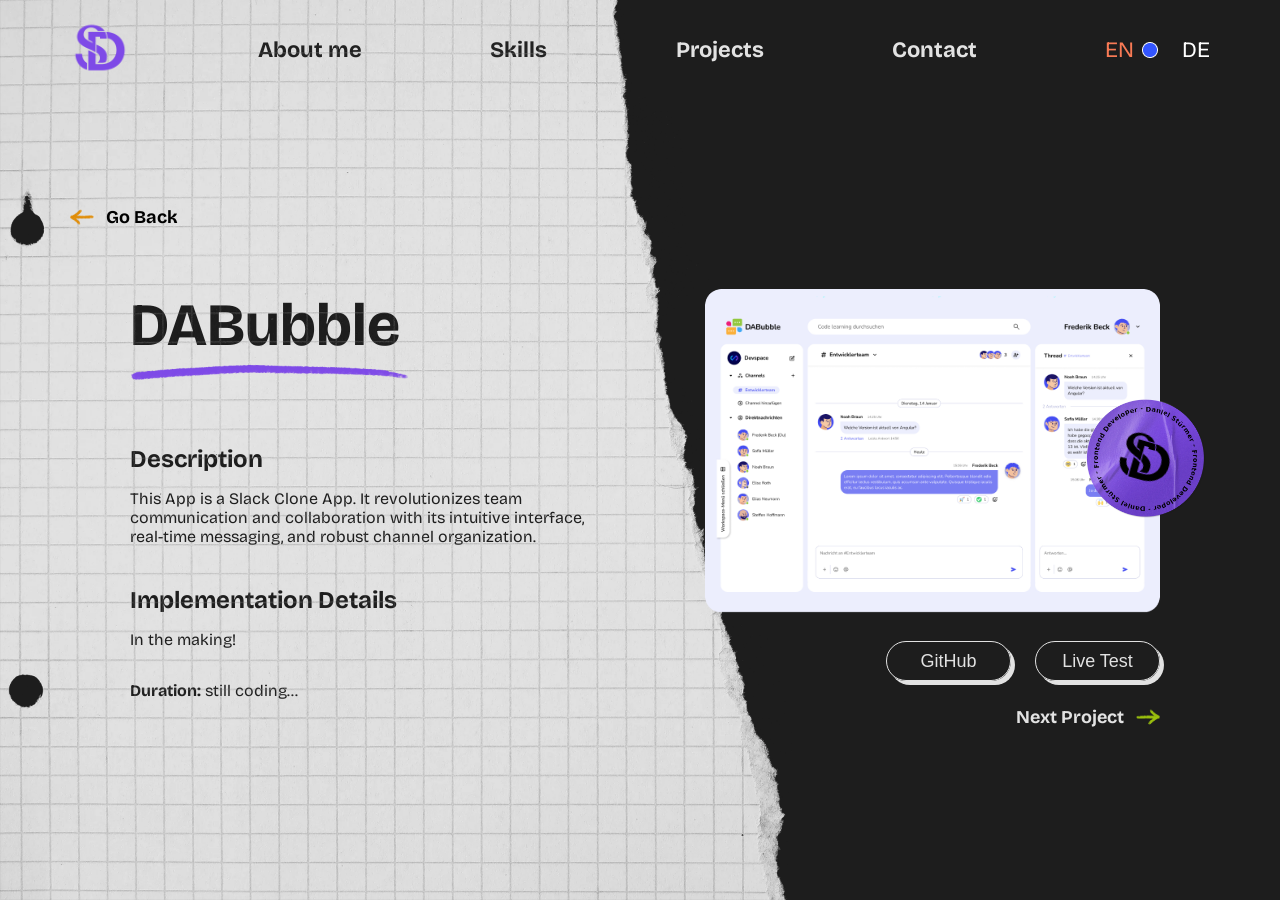
==== html/dabubble.html @ 9071bfd5 "exchanged pokedex.html for dabubble.html and adjusted all linked files // fixed favicon issue on pro" ====
<!DOCTYPE html>
<html lang="en">

<head>
    <meta charset="UTF-8">
    <meta name="viewport" content="width=device-width, initial-scale=1.0">
    <title>Project view - DABubble</title>

    <link rel="icon" type="image/x-icon" href="../assets/images/logo.png">

    <link rel="stylesheet" href="../style.css">
    <link rel="stylesheet" href="../style/standard.css">
    <link rel="stylesheet" href="../style/keyframes.css">
    <link rel="stylesheet" href="../style/header.css">
    <link rel="stylesheet" href="../style/project-showcase.css">

</head>

<body onload="init()">

    <img class="project-background-img" src="../assets/images/background/paper-bg.webp" alt="">

    <main>

        <div class="project-wrapper">

            <header id="headerContent">
            </header>

            <a class="previous-link" href="../index.html">
                <img class="arrow-img" src="../assets/images/projects/before-arrow.png" alt="">
                <span data-i18n="projGoBack">Go Back</span>
            </a>

            <section>
                <div class="project-showcase">
                    <div class="project-description">
                        <h2 class="adaptive-text">DABubble</h2>
                        <img class="dabubble-underline" src="../assets/images/about-me/underline.png" alt="">
                        <h3 class="adaptive-text" data-i18n="projDescriptionTitle">Description</h3>
                        <p class="adaptive-text" data-i18n="dabubbleDescriptionText">This App is a Slack Clone App. It
                            revolutionizes team communication and collaboration with its intuitive interface, real-time
                            messaging, and robust channel organization.
                        </p>
                        <h3 class="adaptive-text" data-i18n="projDetailsTitle">Implementation Details</h3>
                        <p class="adaptive-text" data-i18n="dabubbleDetailsText">In the making!
                        </p>
                        <p class="adaptive-text"><strong data-i18n="projDurationLabel">Duration:</strong> <span
                                data-i18n="dabubbleDuration">still coding...</span></p>
                        <div class="tech-stack"></div>
                    </div>
                    <div class="project-container">
                        <div class="project-images-container">
                            <img class="project-img" src="../assets/images/projects/dabubble.png" alt="">
                            <div class="badge-group">
                                <img class="project-badge-img" src="../assets/images/stickers/purple-sticker.webp"
                                    alt="">
                                <img class="contact-badge-circle-img" src="../assets/images/badge-circle-new.png"
                                    alt="">
                                <img class="contact-badge-logo-img" src="../assets/images/logo.png" alt="">
                            </div>
                        </div>
                        <div class="test-btn">
                            <div class="adaptive-text">
                                <a href="">
                                    <button class="test-github-btn" data-i18n="projGitHubBtn">GitHub</button>
                                </a>
                            </div>
                            <div class="adaptive-text">
                                <a href="">
                                    <button class="test-live-btn" data-i18n="projLiveTestBtn">Live Test</button>
                                </a>
                            </div>
                        </div>
                        <a class="next-link-desktop adaptive-text" href="./join.html">
                            <span data-i18n="projNextProject">Next Project</span>
                            <img class="arrow-img" src="../assets/images/projects/next-arrow.png" alt="">
                        </a>
                    </div>
                </div>
            </section>

            <div class="prev-next-btn-box-mobile">
                <a class="previous-link-mobile adaptive-text" href="../index.html">
                    <img class="arrow-img" src="../assets/images/projects/before-arrow.png" alt="">
                    <span data-i18n="projGoBack">Go Back</span>
                </a>
                <a class="next-link adaptive-text" href="./join.html">
                    <span data-i18n="projNextProject">Next Project</span>
                    <img class="arrow-img" src="../assets/images/projects/next-arrow.png" alt="">
                </a>
            </div>

        </div>
    </main>

</body>

<script src="../script/loadTemplates.js"></script>
<script src="../templates/headerTemplate.js"></script>
<script src="../script/translations.js"></script>
<script src="../script.js"></script>

</html>
---- style.css ----
:root {
    --primary-color: white;
    --secondary-color: black;
    --main-color-one: #B2D422;
    --main-color-two: #7E4AE7;
    --main-color-three: #D38E1C;
    --big-headline: 60px;
    --small-headline: 24px;
    --big-text: 28px;
    --standard-text: 22px;
    --small-text: 18px;
    --heavy-font-weight: 700;
    --middle-font-weight: 500;
    --light-font-weight: 300;
    --font-style-one: 'Bricolage', sans-serif;
    --font-style-two: 'Kalam', sans-serif;
}
---- style/standard.css ----
* {
    /* outline: 1px solid red; */
}

html {
    scroll-behavior: smooth;
}

body {
    margin: 0;
    width: 100%;
    height: 100%;
    display: flex;
    flex-direction: column;
    align-items: center;
    font-family: 'Bricolage', sans-serif;
}

main {
    display: flex;
    flex-direction: column;
    align-items: center;
    width: 100%;
    height: 100%;
}

@font-face {
    font-family: 'Bricolage';
    src: url("../assets/fonts/bricolage/BricolageGrotesque-VariableFont_opsz\,wdth\,wght.ttf");
}

@font-face {
    font-family: 'Kalam';
    src: url("../assets/fonts/kalam/Kalam-Regular.ttf");
}

.content-wrapper {
    max-width: 1440px;
    width: 100%;
    height: 100%;
    box-sizing: border-box;
    padding: 35px 70px 35px 70px;
    display: flex;
    justify-content: center;
    align-items: center;
}

.project-wrapper {
    max-width: 1440px;
    width: 100%;
    box-sizing: border-box;
    padding: 15px 70px 15px 70px;
    display: flex;
    flex-direction: column;
}
---- style/keyframes.css ----
@keyframes draw-circle {
    0% { clip-path: inset(0 0 100% 0); }
    100% { clip-path: inset(0 0% 0 0); }
}

@keyframes draw-line {
    0% { clip-path: inset(0 100% 0 0); }
    100% { clip-path: inset(0 0% 0 0); }
}

@keyframes draw-box {
    0% { clip-path: inset(0 0 100% 100%); }
    50% { clip-path: inset(0 0 0 100%); }
    100% { clip-path: inset(0 0 0 0); }
}

@keyframes draw-left-right {
    0% { clip-path: inset(0 100% 0 0); }
    20% { clip-path: inset(0 0% 0 0); }
    70% { clip-path: inset(0 0% 0 0); }
    90% { clip-path: inset(0 100% 0 0); }
    100% { clip-path: inset(0 100% 0 0); }
}

@keyframes float {
    0% { transform: translateY(15px); }
    50% { transform: translateY(-15px); }
    100% { transform: translateY(15px); }
}

@keyframes twist-circle {
    0% { transform: translate(-50%, -50%) scaleX(-1) rotateY(90deg); opacity: 0; }
    20% { transform: translate(-50%, -50%) scaleX(-1) rotateY(0deg); opacity: 1; }
    70% { transform: translate(-50%, -50%) scaleX(-1) rotateY(0deg); opacity: 1; }
    90% { transform: translate(-50%, -50%) scaleX(-1) rotateY(90deg); opacity: 0; }
    100% { transform: translate(-50%, -50%) scaleX(-1) rotateY(90deg); opacity: 0; }
}

@keyframes slide-in-out {
    0% { transform: translateX(-100vw); }
    20% { transform: translateX(0); }
    70% { transform: translateX(0); }
    90% { transform: translateX(-100vw); }
    100% { transform: translateX(-100vw); }
}

@keyframes wiggle {
    0%, 100% { transform: translateX(0); }
    25% { transform: translateX(-1px); }
    75% { transform: translateX(1px); }
}
---- style/header.css ----
header {
    width: 100%;
    display: flex;
    flex-direction: column;
    align-items: center;
    margin-bottom: 40px;
}

header a {
    text-decoration: none;
    font-size: var(--standard-text);
    font-weight: var(--heavy-font-weight);
    color: var(--primary-color);
}

.nav-bar {
    display: flex;
    justify-content: space-between;
    align-items: center;
    height: 100%;
    width: 100%;
}

.logo {
    height: 60px;
    width: 60px;
    transition: filter 0.3s ease;
}

.logo:hover {
    filter: invert(77%) sepia(84%) saturate(409%) hue-rotate(18deg) brightness(120%) contrast(101%);
}

.header-tabs {
    display: flex;
    justify-content: space-evenly;
    align-items: center;
    width: 100%;
}

.header-tabs a {
    position: relative;
}

.nav-circle-img,
.nav-string-img,
.nav-wave-img,
.nav-underscore-img {
    position: absolute;
    top: 50%;
    left: 50%;
    width: 130px;
    height: 50px;
    transform: translate(-50%, -50%);
    clip-path: inset(0 100% 0 0);
    transition: none;
}

.lang-de .nav-circle-img {
    width: 150px;
}

.lang-de .nav-string-img {
    width: 280px;
}

.header-tabs a:hover .nav-circle-img {
    animation: draw-circle 0.4s ease forwards;
}

.header-tabs a:hover .nav-string-img {
    animation: draw-line 0.4s ease forwards;
}

.header-tabs a:hover .nav-wave-img {
    animation: draw-line 0.4s ease forwards;
}

.header-tabs a:hover .nav-underscore-img {
    animation: draw-line 0.4s ease forwards;
}

.language-btn {
    display: flex;
    align-items: center;
    justify-content: space-between;
    gap: 8px;
    color: var(--primary-color);
    font-size: var(--standard-text);
}

.lang-btn.active {
    color: #F87A55;
}

.lang-btn-wrapper {
    position: relative;
}

.lang-btn-wrapper:has(.lang-btn:not(.active)) {
    cursor: pointer;
}

.lang-box-img {
    position: absolute;
    height: 40px;
    top: 50%;
    left: 50%;
    transform: translate(-50%, -50%) rotate(180deg);
    pointer-events: none;
    opacity: 0;
}

.lang-btn-wrapper:hover .lang-box-img {
    animation: draw-box 0.4s ease forwards;
    opacity: 1;
}

.lang-btn.active+.lang-box-img,
.lang-btn-wrapper:has(.lang-btn.active) .lang-box-img {
    animation: none !important;
    opacity: 0 !important;
}

.toggle-track {
    position: relative;
    width: 32px;
    display: flex;
    flex-direction: column;
    justify-content: center;
}

.vector-bar {
    width: 100%;
    display: block;
}

.vector-point {
    position: absolute;
    top: 50%;
    left: 0;
    transform: translateY(-50%);
    transition: left 0.3s ease;
}

.vector-point.active {
    left: 100%;
    transform: translate(-100%, -50%);
}

/* Mobile Menu*/

.burger-menu {
    display: none;
    flex-direction: column;
    gap: 5px;
    background: none;
    border: none;
    cursor: pointer;
    padding: 0;
}

.burger-menu span {
    display: block;
    width: 30px;
    height: 3px;
    background: white;
    border-radius: 2px;
}

.mobile-menu {
    position: fixed;
    background-image: url('../assets/images/background/hero-bg.webp');
    background-position: bottom;
    background-size: cover;
    top: 0;
    width: 100%;
    height: 60vh;
    min-height: 500px;
    transform: translateY(-100%);
    transition: transform 0.4s ease;
    gap: 40px;
    z-index: 99;
    display: none;
    flex-direction: column;
    box-sizing: border-box;
    padding: 15px 70px 15px 70px;
}

.mobile-menu.open {
    transform: translateY(0);
}

.mobile-header {
    display: flex;
    justify-content: space-between;
    width: 100%;
}

.mobile-menu-logo {
    height: 40px;
}

.mobile-menu-logo:hover {
    filter: invert(77%) sepia(84%) saturate(409%) hue-rotate(18deg) brightness(120%) contrast(101%);
}

.mobile-menu-close-btn {
    background: none;
    border: none;
    border-radius: 50%;
    height: 40px;
    width: 40px;
    color: var(--primary-color);
    cursor: pointer;
    font-size: var(--standard-text);
}

.mobile-tabs {
    display: flex;
    flex-direction: column;
    align-items: center;
    gap: 20px;
}

.mobile-language {
    display: flex;
    justify-content: center;
    gap: 4px;
    color: var(--primary-color);
}

.mobile-social {
    display: flex;
    justify-content: center;
    gap: 20px;
}

.social-link-mobile {
    border: 1px solid white;
    border-radius: 50%;
}

.mobile-social-img {
    z-index: 1;
    height: 32px;
    width: 32px;
}

/* Mobile */
@media (max-width: 950px) {
    .logo {
        height: 40px;
        width: 40px;
    }

    .mobile-menu {
        display: flex;
        padding: 15px 70px 15px 70px;
    }

    .mobile-menu.open {
        display: flex;
    }

    .burger-menu {
        display: flex;
    }

    .header-tabs {
        display: none;
    }

    .language-btn {
        display: none;
    }

    .lang-btn-wrapper:has(.lang-btn.active) {
        pointer-events: none;
    }

    .mobile-tabs a {
        position: relative;
    }

    .mobile-tabs a:hover .nav-circle-img {
        animation: draw-circle 0.4s ease forwards;
    }

    .mobile-tabs a:hover .nav-string-img {
        animation: draw-line 0.4s ease forwards;
    }

    .mobile-tabs a:hover .nav-wave-img {
        animation: draw-line 0.4s ease forwards;
    }

    .mobile-tabs a:hover .nav-underscore-img {
        animation: draw-line 0.4s ease forwards;
    }

    .social-link-mobile {
        position: relative;
        border-radius: 50%;
        height: 40px;
        width: 40px;
        overflow: hidden;
        display: flex;
        justify-content: center;
        align-items: center;
    }

    .social-link-mobile a {
        display: flex;
        justify-content: center;
        align-items: center;
        width: 100%;
        height: 100%;
    }

    .social-link-mobile::before {
        content: '';
        position: absolute;
        top: 0;
        left: 0;
        width: 100%;
        height: 100%;
        background: var(--main-color-two);
        border-radius: 50%;
        transform: translateY(100%);
        transition: transform 0.4s ease;
        z-index: 0;
    }

    .social-link-mobile:hover::before {
        transform: translateY(0);
    }

    .mobile-language {
        align-items: center;
        gap: 8px;
    }

    .mobile-lang-btn {
        color: var(--primary-color);
        cursor: pointer;
    }

    .mobile-lang-btn.active {
        color: #F87A55;
    }
}

@media (max-width: 680px) {
    .mobile-menu {
        padding: 15px 35px 15px 35px;
    }
}

@media (max-width: 405px) {
    .mobile-menu {
        padding: 15px 15px 15px 15px;
    }
}
---- style/project-showcase.css ----
body {
    height: 100vh;
    width: 100%;
    background-color: #1D1D1D;
    display: flex;
    flex-direction: column;
    align-items: center;
    font-family: 'Bricolage', sans-serif;
    position: relative;
}

.project-background-img {
    position: fixed;
    top: 0;
    left: 0;
    width: 100%;
    height: 100%;
    object-fit: cover;
    object-position: left;
    z-index: -1;
}

main {
    display: flex;
    flex-direction: column;
    height: 100%;
}

.previous-link {
    display: flex;
    align-items: center;
    gap: 12px;
    margin-top: 80px;
    margin-bottom: 40px;
    width: 110px;
}

.previous-link:hover {
    color: var(--main-color-three);
}

.arrow-img {
    height: 24px;
}

a {
    text-decoration: none;
    font-size: var(--small-text);
    color: var(--secondary-color);
    font-weight: var(--heavy-font-weight);
}

h2 {
    font-size: var(--big-headline);
    margin: 0;
}

h3 {
    font-size: var(--small-headline);
    margin-bottom: 0;
}

.project-showcase {
    display: flex;
    justify-content: space-between;
    box-sizing: border-box;
    padding: 20px 50px 20px 60px;
    gap: 120px;
    width: 100%;
}

.underline-img {
    width: 120px;
    height: 20px;
    margin-bottom: 40px;
    animation: draw-left-right 5s ease infinite;
}

.sharky-underline {
    width: 220px;
    height: 20px;
    margin-bottom: 40px;
    animation: draw-left-right 5s ease infinite;
}

.dabubble-underline {
    width: 280px;
    height: 20px;
    margin-bottom: 40px;
    animation: draw-left-right 5s ease infinite;
}

.project-description {
    display: flex;
    flex-direction: column;
    width: 100%;
    max-width: 540px;
    min-width: 0;
    flex-shrink: 1;
}

.tech-stack {
    display: flex;
    justify-content: space-around;
}

.project-container {
    display: flex;
    flex-direction: column;
    width: 100%;
    max-width: 560px;
    min-width: 420px;
    flex-shrink: 1;
}

.project-images-container {
    position: relative;
}

.project-img {
    width: 100%;
    height: auto;
    border-radius: 16px;
}

.badge-group {
    position: absolute;
    right: -10%;
    bottom: 30%;
    height: 120px;
    width: 120px;
}

.project-badge-img {
    position: absolute;
    top: 0;
    left: 0;
    height: 120px;
}

.contact-badge-circle-img {
    position: absolute;
    top: 5px;
    left: 5px;
    height: 110px;
    z-index: 2;
}

.contact-badge-logo-img {
    position: absolute;
    top: 28px;
    left: 30px;
    height: 60px;
    z-index: 2;
    filter: brightness(0);
    transform: rotate(16deg);
}

.test-btn {
    display: flex;
    justify-content: flex-end;
    gap: 24px;
    margin-top: 24px;
    margin-bottom: 24px;
}

.test-github-btn {
    background: none;
    border: 1px solid white;
    border-radius: 20px;
    cursor: pointer;
    width: 125px;
    height: 40px;
    box-shadow: 4px 4px 0 0;
    color: var(--primary-color);
    font-size: var(--small-text);
    transition: box-shadow 0.2s ease, transform 0.2s ease;
}

.test-github-btn:hover {
    cursor: pointer;
    background-color: var(--main-color-three);
    box-shadow: 0 0 0 0;
    transform: translate(4px, 4px);
}

.test-live-btn {
    background: none;
    border: 1px solid white;
    border-radius: 20px;
    cursor: pointer;
    width: 125px;
    height: 40px;
    box-shadow: 4px 4px 0 0;
    color: var(--primary-color);
    font-size: var(--small-text);
    transition: box-shadow 0.2s ease, transform 0.2s ease;
}

.test-live-btn:hover {
    cursor: pointer;
    background-color: var(--main-color-three);
    box-shadow: 0 0 0 0;
    transform: translate(4px, 4px);
}

.next-link-desktop {
    display: flex;
    align-items: center;
    gap: 12px;
    align-self: flex-end;
    color: var(--primary-color);
    margin-top: auto;
}

.next-link-desktop:hover {
    color: var(--main-color-one);
}

.previous-link-mobile {
    display: none;
}

.adaptive-text {
    color: white;
    mix-blend-mode: difference;
}

.prev-next-btn-box-mobile {
    display: none;
}

@media (max-width: 1210px) {
    .project-showcase {
        gap: 60px;
    }
}

@media (max-width: 1050px) {
    .project-showcase {
        gap: 20px;
    }
}

@media (max-width: 950px) {
    .project-background-img {
        width: 100vh;
        height: 100vw;
        top: 50%;
        left: 50%;
        transform: translate(-50%, -50%) rotate(90deg);
    }

    .previous-link {
        display: none;
    }

    .previous-link-mobile:hover {
        color: var(--main-color-three);
    }

    .project-showcase {
        flex-direction: column;
        padding: 20px 0 60px 0;
    }

    .project-badge-img {
        display: none;
    }

    .project-container {
        min-width: unset;
    }

    .previous-link-mobile {
        display: flex;
        color: var(--primary-color);
        gap: 12px;
    }

    .badge-group {
        display: none;
    }

    .next-link-desktop {
        display: none;
    }

    .next-link {
        display: flex;
        gap: 12px;
        color: var(--primary-color);
    }

    .next-link:hover {
        color: var(--main-color-one);
    }

    .prev-next-btn-box-mobile {
        display: flex;
        justify-content: space-between;
        align-items: center;
    }
}

@media (max-width: 680px) {
    .project-wrapper {
        padding: 15px 35px 15px 35px;
    }

    .underline-img {
        margin: 0;
    }
}

@media (max-width: 505px) {
    .test-github-btn {
        width: 100px;
    }

    .test-live-btn {
        width: 100px;
    }
}

@media (max-width: 405px) {
    .project-wrapper {
        padding: 15px 15px 15px 15px;
    }

    a {
        font-size: 16px;
    }
}
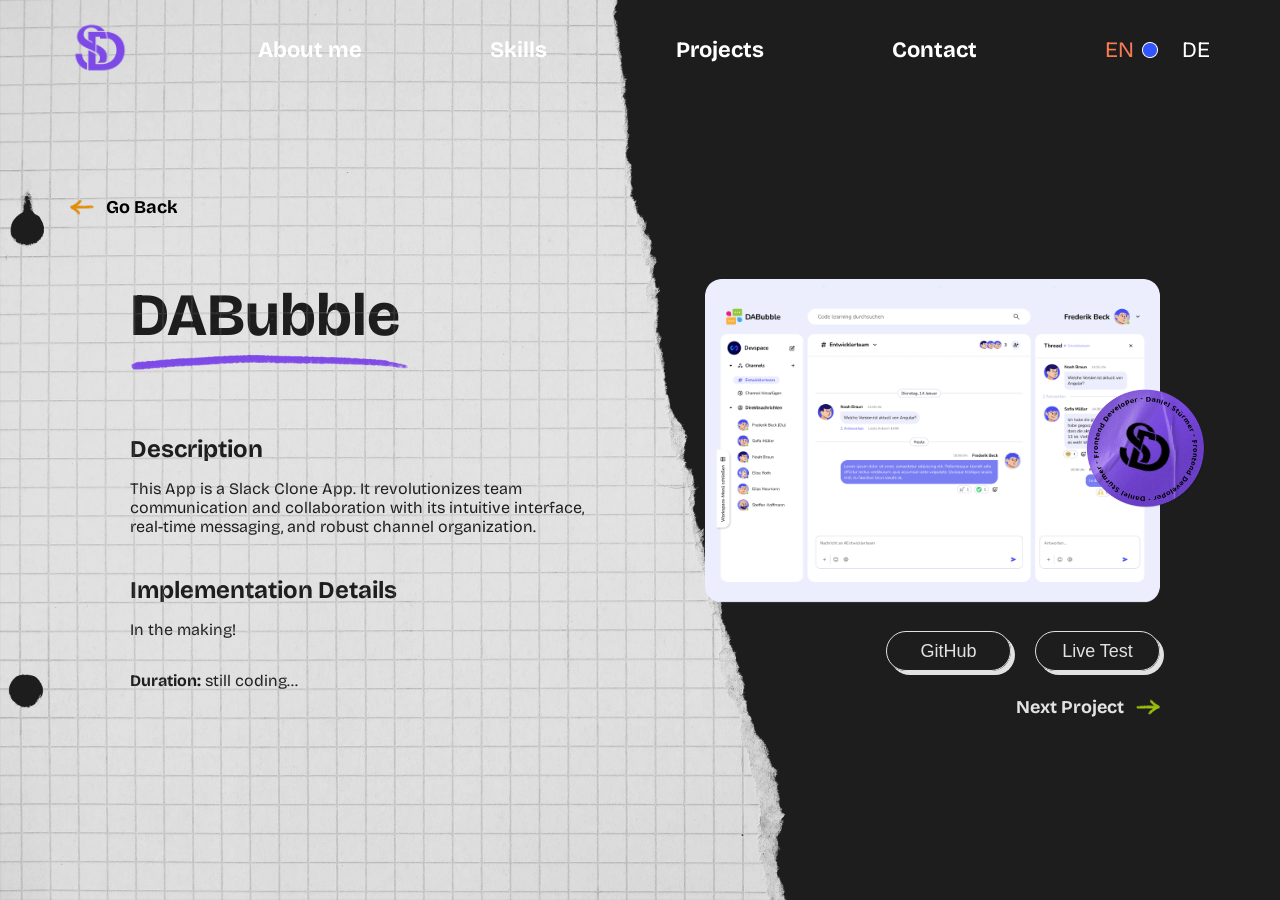
==== commit 7ad109f3: "adjusted header placement and mobile design to project pages" ====
--- a/html/dabubble.html
+++ b/html/dabubble.html
@@ -20,12 +20,12 @@
 
     <img class="project-background-img" src="../assets/images/background/paper-bg.webp" alt="">
 
+    <header id="headerContent">
+    </header>
+
     <main>
 
         <div class="project-wrapper">
-
-            <header id="headerContent">
-            </header>
 
             <a class="previous-link" href="../index.html">
                 <img class="arrow-img" src="../assets/images/projects/before-arrow.png" alt="">
--- a/style/standard.css
+++ b/style/standard.css
@@ -1,7 +1,3 @@
-* {
-    /* outline: 1px solid red; */
-}
-
 html {
     scroll-behavior: smooth;
 }
--- a/style/keyframes.css
+++ b/style/keyframes.css
@@ -48,4 +48,14 @@
     0%, 100% { transform: translateX(0); }
     25% { transform: translateX(-1px); }
     75% { transform: translateX(1px); }
+}
+
+@keyframes fadeIn {
+    from { opacity: 0; transform: translateY(-4px); }
+    to { opacity: 1; transform: translateY(0); }
+}
+
+@keyframes fadeOut {
+    from { opacity: 1; transform: translateY(0); }
+    to { opacity: 0; transform: translateY(-4px); }
 }
--- a/style/header.css
+++ b/style/header.css
@@ -3,7 +3,6 @@
     display: flex;
     flex-direction: column;
     align-items: center;
-    margin-bottom: 40px;
 }
 
 header a {
@@ -19,6 +18,10 @@
     align-items: center;
     height: 100%;
     width: 100%;
+    max-width: 1440px;
+    box-sizing: border-box;
+    padding: 15px 70px 15px 70px;
+    z-index: 20;
 }
 
 .logo {
@@ -180,11 +183,11 @@
     transform: translateY(-100%);
     transition: transform 0.4s ease;
     gap: 40px;
-    z-index: 99;
     display: none;
     flex-direction: column;
     box-sizing: border-box;
     padding: 15px 70px 15px 70px;
+    z-index: 100;
 }
 
 .mobile-menu.open {
@@ -249,6 +252,14 @@
 
 /* Mobile */
 @media (max-width: 950px) {
+    header {
+        position: fixed;
+        background-color: rgba(0, 0, 0, 0.2);
+        backdrop-filter: blur(10px);
+        -webkit-backdrop-filter: blur(10px);
+        z-index: 50;
+    }
+
     .logo {
         height: 40px;
         width: 40px;
@@ -352,12 +363,20 @@
 }
 
 @media (max-width: 680px) {
+    .nav-bar {
+        padding: 15px 35px 15px 35px;
+    }
+
     .mobile-menu {
         padding: 15px 35px 15px 35px;
     }
 }
 
 @media (max-width: 405px) {
+    .nav-bar {
+        padding: 15px 15px 15px 15px;
+    }
+
     .mobile-menu {
         padding: 15px 15px 15px 15px;
     }
--- a/style/project-showcase.css
+++ b/style/project-showcase.css
@@ -251,6 +251,10 @@
         transform: translate(-50%, -50%) rotate(90deg);
     }
 
+    main {
+        padding-top: 100px;
+    }
+
     .previous-link {
         display: none;
     }
